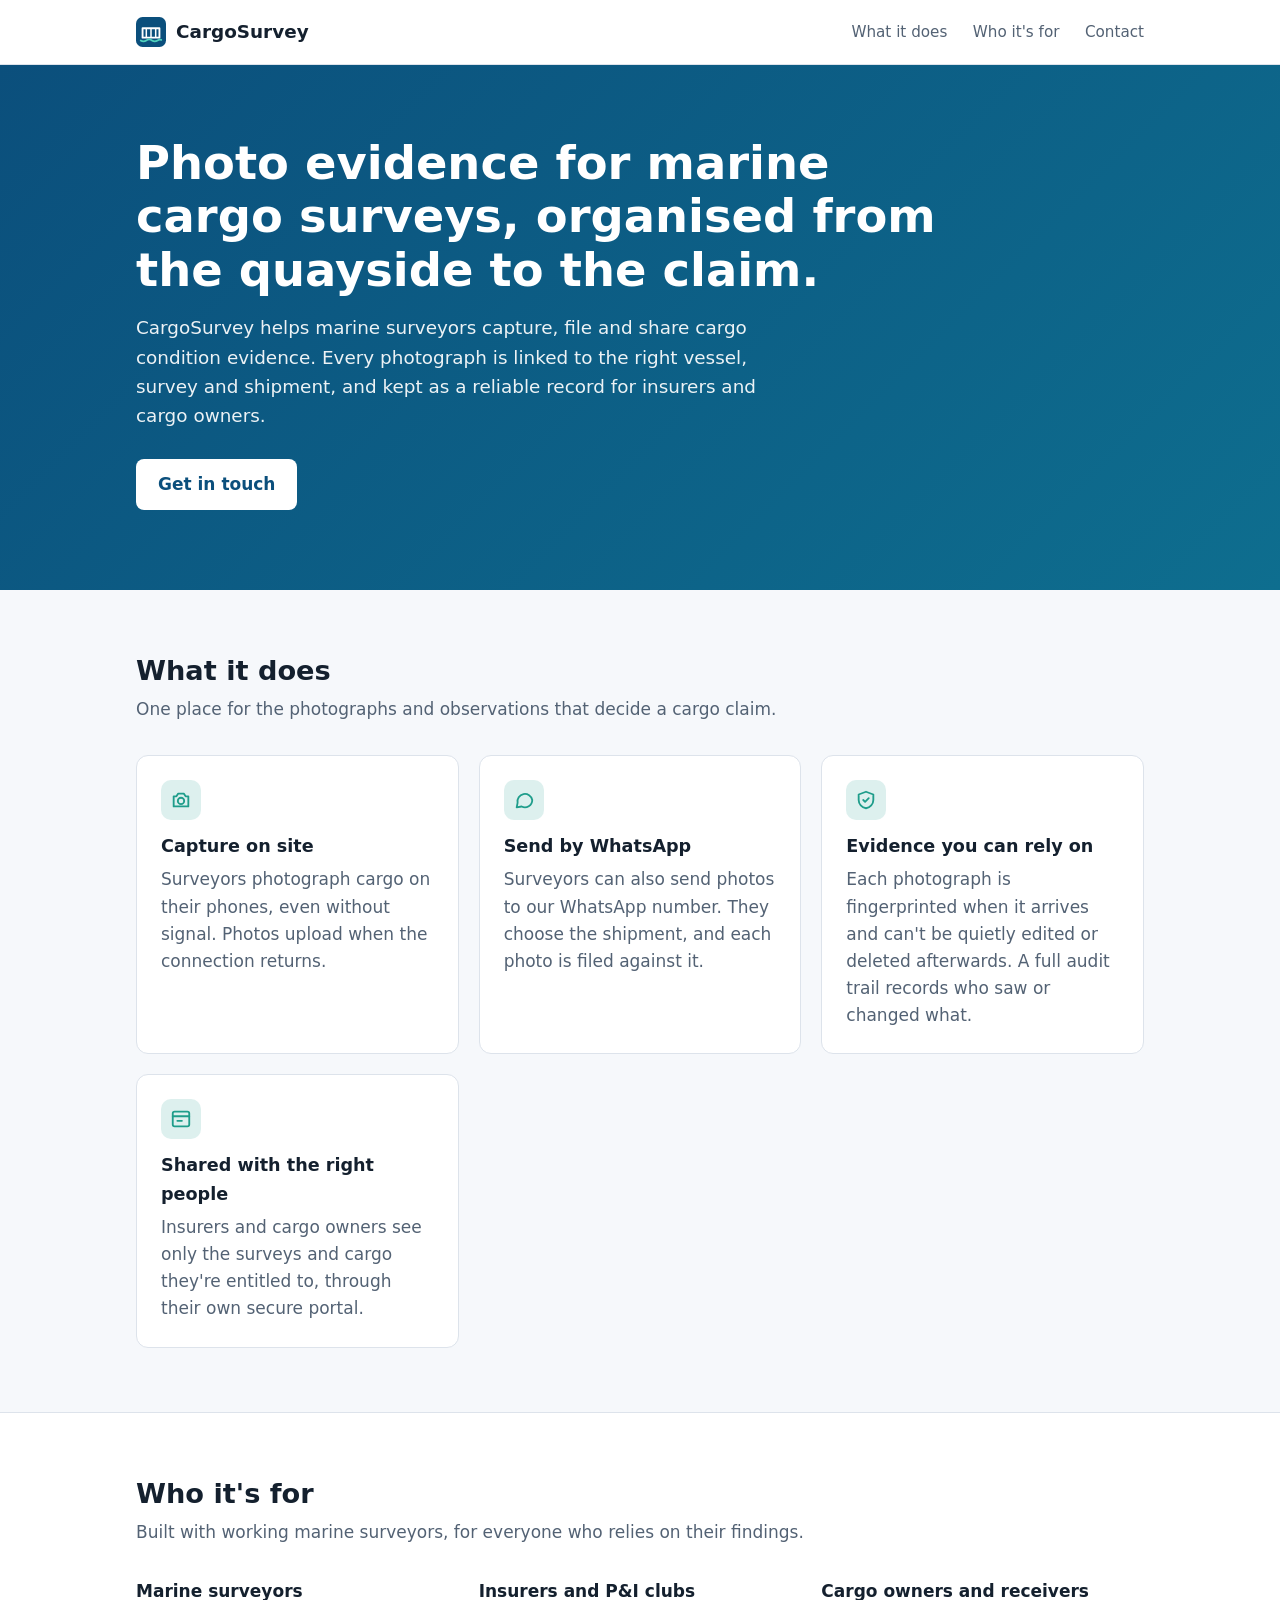
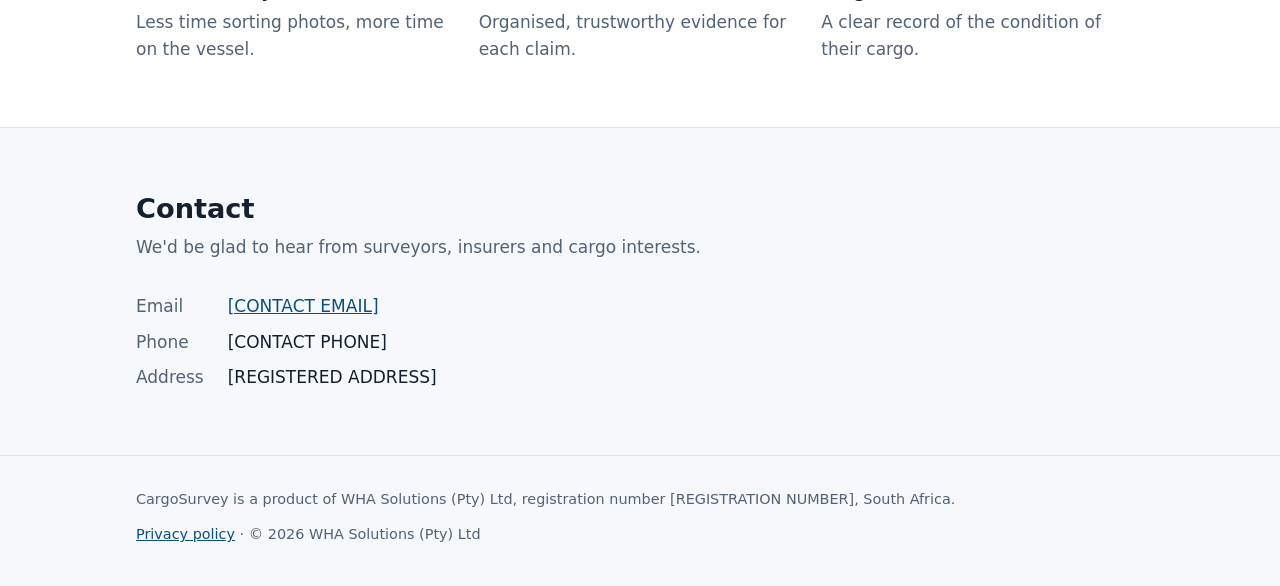
==== index.html @ 8bfcfcc2 "One-page website and privacy policy for cargosurvey.co.za Co-Authored-By: Claude Opus 5.5 <noreply@a" ====
<!doctype html>
<html lang="en">
<head>
    <meta charset="utf-8">
    <meta name="viewport" content="width=device-width, initial-scale=1">
    <title>CargoSurvey</title>
    <meta name="description" content="CargoSurvey is a marine cargo survey and claims-evidence platform by WHA Solutions (Pty) Ltd. Surveyors capture photographs on site; insurers and cargo owners get organised, tamper-evident evidence.">
    <!-- META_DOMAIN_VERIFICATION: paste Meta's domain-verification meta tag on the next line when asked -->
    <link rel="icon" href="favicon.svg" type="image/svg+xml">
    <link rel="stylesheet" href="styles.css">
</head>
<body>
    <header class="site-header">
        <div class="wrap">
            <a class="logo" href="./" aria-label="CargoSurvey home">
                <svg width="30" height="30" viewBox="0 0 32 32" aria-hidden="true">
                    <rect width="32" height="32" rx="7" fill="#0b4f7c"/>
                    <path d="M7 12h18v10H7z" fill="none" stroke="#fff" stroke-width="2" stroke-linejoin="round"/>
                    <path d="M11 12v10M16 12v10M21 12v10" stroke="#fff" stroke-width="1.6"/>
                    <path d="M5 25c2 1.4 4 1.4 6 0s4-1.4 6 0 4 1.4 6 0 3-1 4-.6" fill="none" stroke="#4fd1bc" stroke-width="1.8" stroke-linecap="round"/>
                </svg>
                CargoSurvey
            </a>
            <nav aria-label="Main">
                <a class="hide-sm" href="#what">What it does</a>
                <a class="hide-sm" href="#who">Who it's for</a>
                <a href="#contact">Contact</a>
            </nav>
        </div>
    </header>

    <main>
        <section class="hero">
            <div class="wrap">
                <h1>Photo evidence for marine cargo surveys, organised from the quayside to the claim.</h1>
                <p>CargoSurvey helps marine surveyors capture, file and share cargo condition evidence. Every photograph is linked to the right vessel, survey and shipment, and kept as a reliable record for insurers and cargo owners.</p>
                <a class="button" href="#contact">Get in touch</a>
            </div>
        </section>

        <section id="what">
            <div class="wrap">
                <h2>What it does</h2>
                <p class="lead">One place for the photographs and observations that decide a cargo claim.</p>
                <div class="grid">
                    <article class="card">
                        <div class="icon" aria-hidden="true">
                            <svg width="22" height="22" viewBox="0 0 24 24" fill="none" stroke="currentColor" stroke-width="2" stroke-linecap="round" stroke-linejoin="round"><path d="M4 8h3l2-3h6l2 3h3v11H4z"/><circle cx="12" cy="13" r="3.5"/></svg>
                        </div>
                        <h3>Capture on site</h3>
                        <p>Surveyors photograph cargo on their phones, even without signal. Photos upload when the connection returns.</p>
                    </article>
                    <article class="card">
                        <div class="icon" aria-hidden="true">
                            <svg width="22" height="22" viewBox="0 0 24 24" fill="none" stroke="currentColor" stroke-width="2" stroke-linecap="round" stroke-linejoin="round"><path d="M21 12a8 8 0 0 1-11.6 7.1L4 20l1-4.9A8 8 0 1 1 21 12z"/></svg>
                        </div>
                        <h3>Send by WhatsApp</h3>
                        <p>Surveyors can also send photos to our WhatsApp number. They choose the shipment, and each photo is filed against it.</p>
                    </article>
                    <article class="card">
                        <div class="icon" aria-hidden="true">
                            <svg width="22" height="22" viewBox="0 0 24 24" fill="none" stroke="currentColor" stroke-width="2" stroke-linecap="round" stroke-linejoin="round"><path d="M12 3l8 3v6c0 4.5-3.4 8.3-8 9-4.6-.7-8-4.5-8-9V6z"/><path d="M9 12l2 2 4-4"/></svg>
                        </div>
                        <h3>Evidence you can rely on</h3>
                        <p>Each photograph is fingerprinted when it arrives and can't be quietly edited or deleted afterwards. A full audit trail records who saw or changed what.</p>
                    </article>
                    <article class="card">
                        <div class="icon" aria-hidden="true">
                            <svg width="22" height="22" viewBox="0 0 24 24" fill="none" stroke="currentColor" stroke-width="2" stroke-linecap="round" stroke-linejoin="round"><rect x="3" y="4" width="18" height="16" rx="2"/><path d="M3 9h18M8 14h5"/></svg>
                        </div>
                        <h3>Shared with the right people</h3>
                        <p>Insurers and cargo owners see only the surveys and cargo they're entitled to, through their own secure portal.</p>
                    </article>
                </div>
            </div>
        </section>

        <section id="who" class="alt">
            <div class="wrap">
                <h2>Who it's for</h2>
                <p class="lead">Built with working marine surveyors, for everyone who relies on their findings.</p>
                <ul class="audience">
                    <li><strong>Marine surveyors</strong><span>Less time sorting photos, more time on the vessel.</span></li>
                    <li><strong>Insurers and P&amp;I clubs</strong><span>Organised, trustworthy evidence for each claim.</span></li>
                    <li><strong>Cargo owners and receivers</strong><span>A clear record of the condition of their cargo.</span></li>
                </ul>
            </div>
        </section>

        <section id="contact" class="contact">
            <div class="wrap">
                <h2>Contact</h2>
                <p class="lead">We'd be glad to hear from surveyors, insurers and cargo interests.</p>
                <dl>
                    <dt>Email</dt>
                    <dd><a href="mailto:[CONTACT EMAIL]">[CONTACT EMAIL]</a></dd>
                    <dt>Phone</dt>
                    <dd>[CONTACT PHONE]</dd>
                    <dt>Address</dt>
                    <dd>[REGISTERED ADDRESS]</dd>
                </dl>
            </div>
        </section>
    </main>

    <footer class="site-footer">
        <div class="wrap">
            <p>CargoSurvey is a product of WHA Solutions (Pty) Ltd, registration number [REGISTRATION NUMBER], South Africa.</p>
            <p><a href="privacy.html">Privacy policy</a> · &copy; <span id="year">2026</span> WHA Solutions (Pty) Ltd</p>
        </div>
    </footer>
    <script>document.getElementById('year').textContent = new Date().getFullYear();</script>
</body>
</html>
---- styles.css ----
:root {
    --bg: #f6f8fb;
    --surface: #ffffff;
    --text: #14202e;
    --muted: #536274;
    --border: #dde3eb;
    --brand: #0b4f7c;
    --brand-strong: #083b5d;
    --accent: #1f9d8b;
    --hero-from: #0b4f7c;
    --hero-to: #0e6e8f;
    --hero-text: #ffffff;
    color-scheme: light;
}

@media (prefers-color-scheme: dark) {
    :root {
        --bg: #0d141c;
        --surface: #141e29;
        --text: #e6edf5;
        --muted: #9aabbd;
        --border: #24313f;
        --brand: #5bb2e6;
        --brand-strong: #8ccbf0;
        --accent: #4fd1bc;
        --hero-from: #0a2a42;
        --hero-to: #0b3d52;
        --hero-text: #f2f7fb;
        color-scheme: dark;
    }
}

* { box-sizing: border-box; }

html { -webkit-text-size-adjust: 100%; }

body {
    margin: 0;
    background: var(--bg);
    color: var(--text);
    font-family: system-ui, -apple-system, "Segoe UI", Roboto, "Helvetica Neue", Arial, sans-serif;
    font-size: 17px;
    line-height: 1.6;
}

a { color: var(--brand); }
a:hover { color: var(--brand-strong); }

.wrap {
    max-width: 1040px;
    margin: 0 auto;
    padding: 0 16px;
}

/* Header */
.site-header {
    background: var(--surface);
    border-bottom: 1px solid var(--border);
}
.site-header .wrap {
    display: flex;
    align-items: center;
    justify-content: space-between;
    gap: 16px;
    min-height: 64px;
}
.logo {
    display: inline-flex;
    align-items: center;
    gap: 10px;
    font-weight: 700;
    font-size: 1.15rem;
    color: var(--text);
    text-decoration: none;
}
.logo svg { flex: none; }
.site-header nav a {
    margin-left: 20px;
    color: var(--muted);
    text-decoration: none;
    font-size: 0.95rem;
}
.site-header nav a:hover { color: var(--text); }

/* Hero */
.hero {
    background: linear-gradient(135deg, var(--hero-from), var(--hero-to));
    color: var(--hero-text);
    padding: 72px 0 80px;
}
.hero h1 {
    margin: 0 0 16px;
    font-size: clamp(1.9rem, 4.5vw, 2.9rem);
    line-height: 1.15;
    max-width: 18em;
}
.hero p {
    margin: 0 0 28px;
    font-size: 1.15rem;
    max-width: 36em;
    opacity: 0.92;
}
.button {
    display: inline-block;
    padding: 12px 22px;
    border-radius: 8px;
    background: var(--hero-text);
    color: var(--hero-from);
    font-weight: 600;
    text-decoration: none;
}
.button:hover { color: var(--hero-from); opacity: 0.9; }

/* Sections */
section { padding: 64px 0; }
section h2 {
    margin: 0 0 8px;
    font-size: 1.7rem;
    line-height: 1.25;
}
.lead {
    margin: 0 0 32px;
    color: var(--muted);
    max-width: 40em;
}

.grid {
    display: grid;
    grid-template-columns: repeat(auto-fit, minmax(240px, 1fr));
    gap: 20px;
}
.card {
    background: var(--surface);
    border: 1px solid var(--border);
    border-radius: 12px;
    padding: 24px;
}
.card h3 {
    margin: 12px 0 6px;
    font-size: 1.1rem;
}
.card p { margin: 0; color: var(--muted); }
.icon {
    width: 40px;
    height: 40px;
    border-radius: 10px;
    display: grid;
    place-items: center;
    background: color-mix(in srgb, var(--accent) 15%, transparent);
    color: var(--accent);
}

.alt { background: var(--surface); border-top: 1px solid var(--border); border-bottom: 1px solid var(--border); }

.audience {
    list-style: none;
    padding: 0;
    margin: 0;
    display: grid;
    grid-template-columns: repeat(auto-fit, minmax(240px, 1fr));
    gap: 20px;
}
.audience li strong { display: block; margin-bottom: 4px; }
.audience li span { color: var(--muted); }

.contact dl {
    display: grid;
    grid-template-columns: max-content 1fr;
    gap: 8px 24px;
    margin: 0;
}
.contact dt { color: var(--muted); }
.contact dd { margin: 0; overflow-wrap: anywhere; }

/* Footer */
.site-footer {
    padding: 32px 0 40px;
    color: var(--muted);
    font-size: 0.9rem;
    border-top: 1px solid var(--border);
}
.site-footer .wrap {
    display: flex;
    flex-wrap: wrap;
    justify-content: space-between;
    gap: 12px 24px;
}
.site-footer p { margin: 0; }

/* Policy pages */
.policy { padding: 48px 0 64px; }
.policy .wrap { max-width: 760px; }
.policy h1 { font-size: 2rem; margin: 0 0 4px; }
.policy h2 { font-size: 1.25rem; margin: 32px 0 8px; }
.policy .updated { color: var(--muted); margin: 0 0 24px; }

@media (max-width: 560px) {
    .site-header nav a { margin-left: 14px; }
    .site-header nav a.hide-sm { display: none; }
    .hero { padding: 48px 0 56px; }
    section { padding: 48px 0; }
    .contact dl { grid-template-columns: 1fr; gap: 2px; }
    .contact dd { margin-bottom: 10px; }
}
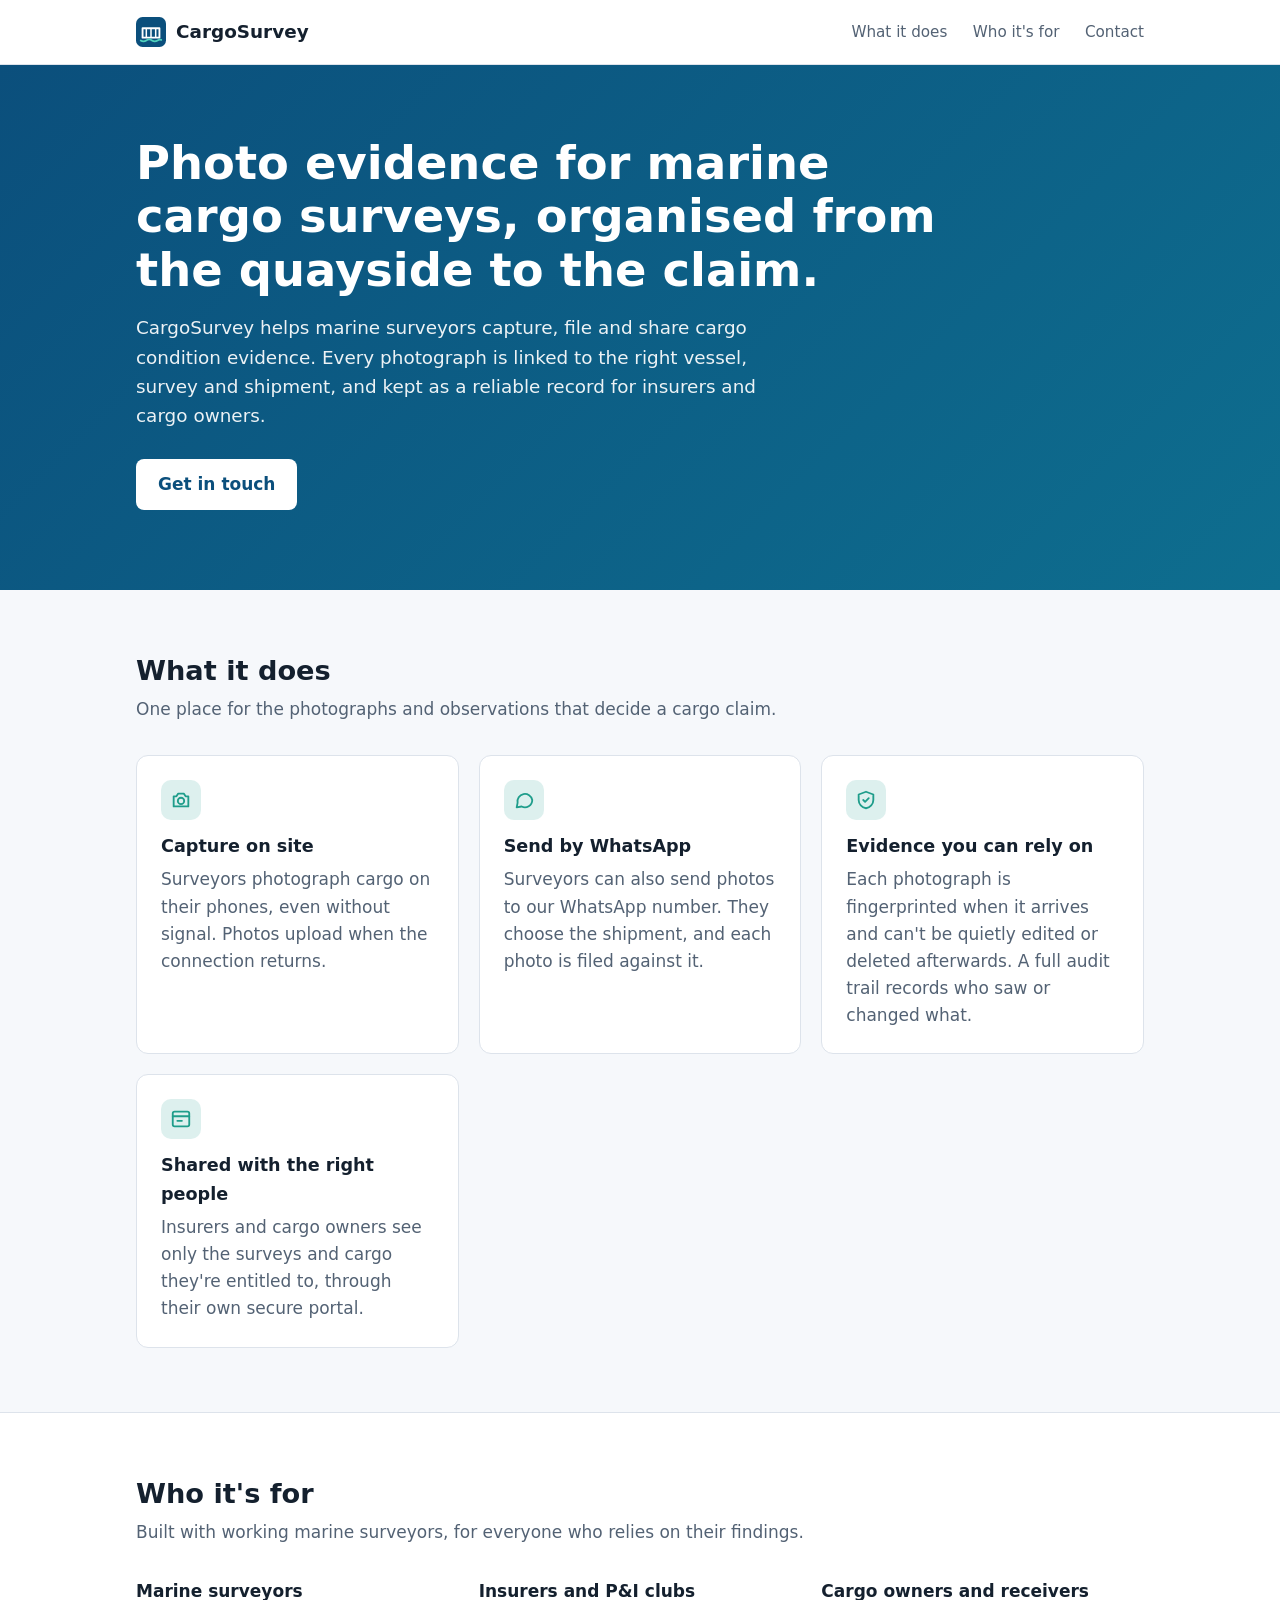
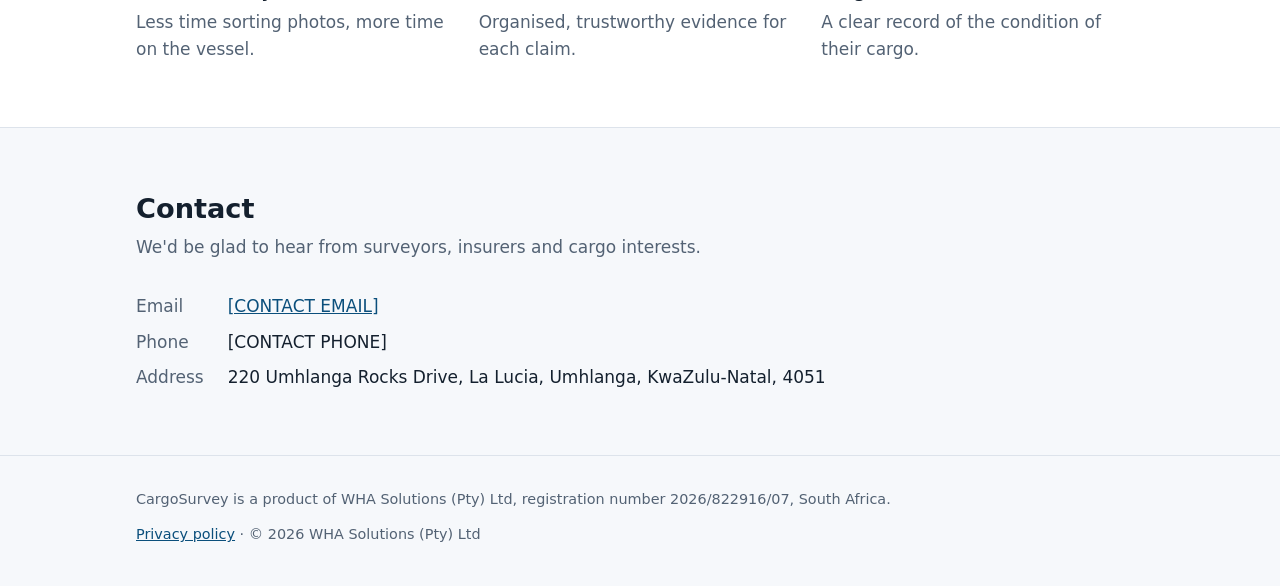
==== commit 67c93132: "Add WHA Solutions registration number and registered address Co-Authored-By: Claude Opus 5.5 <norepl" ====
--- a/index.html
+++ b/index.html
@@ -97,7 +97,7 @@
                     <dt>Phone</dt>
                     <dd>[CONTACT PHONE]</dd>
                     <dt>Address</dt>
-                    <dd>[REGISTERED ADDRESS]</dd>
+                    <dd>220 Umhlanga Rocks Drive, La Lucia, Umhlanga, KwaZulu-Natal, 4051</dd>
                 </dl>
             </div>
         </section>
@@ -105,7 +105,7 @@
 
     <footer class="site-footer">
         <div class="wrap">
-            <p>CargoSurvey is a product of WHA Solutions (Pty) Ltd, registration number [REGISTRATION NUMBER], South Africa.</p>
+            <p>CargoSurvey is a product of WHA Solutions (Pty) Ltd, registration number 2026/822916/07, South Africa.</p>
             <p><a href="privacy.html">Privacy policy</a> · &copy; <span id="year">2026</span> WHA Solutions (Pty) Ltd</p>
         </div>
     </footer>
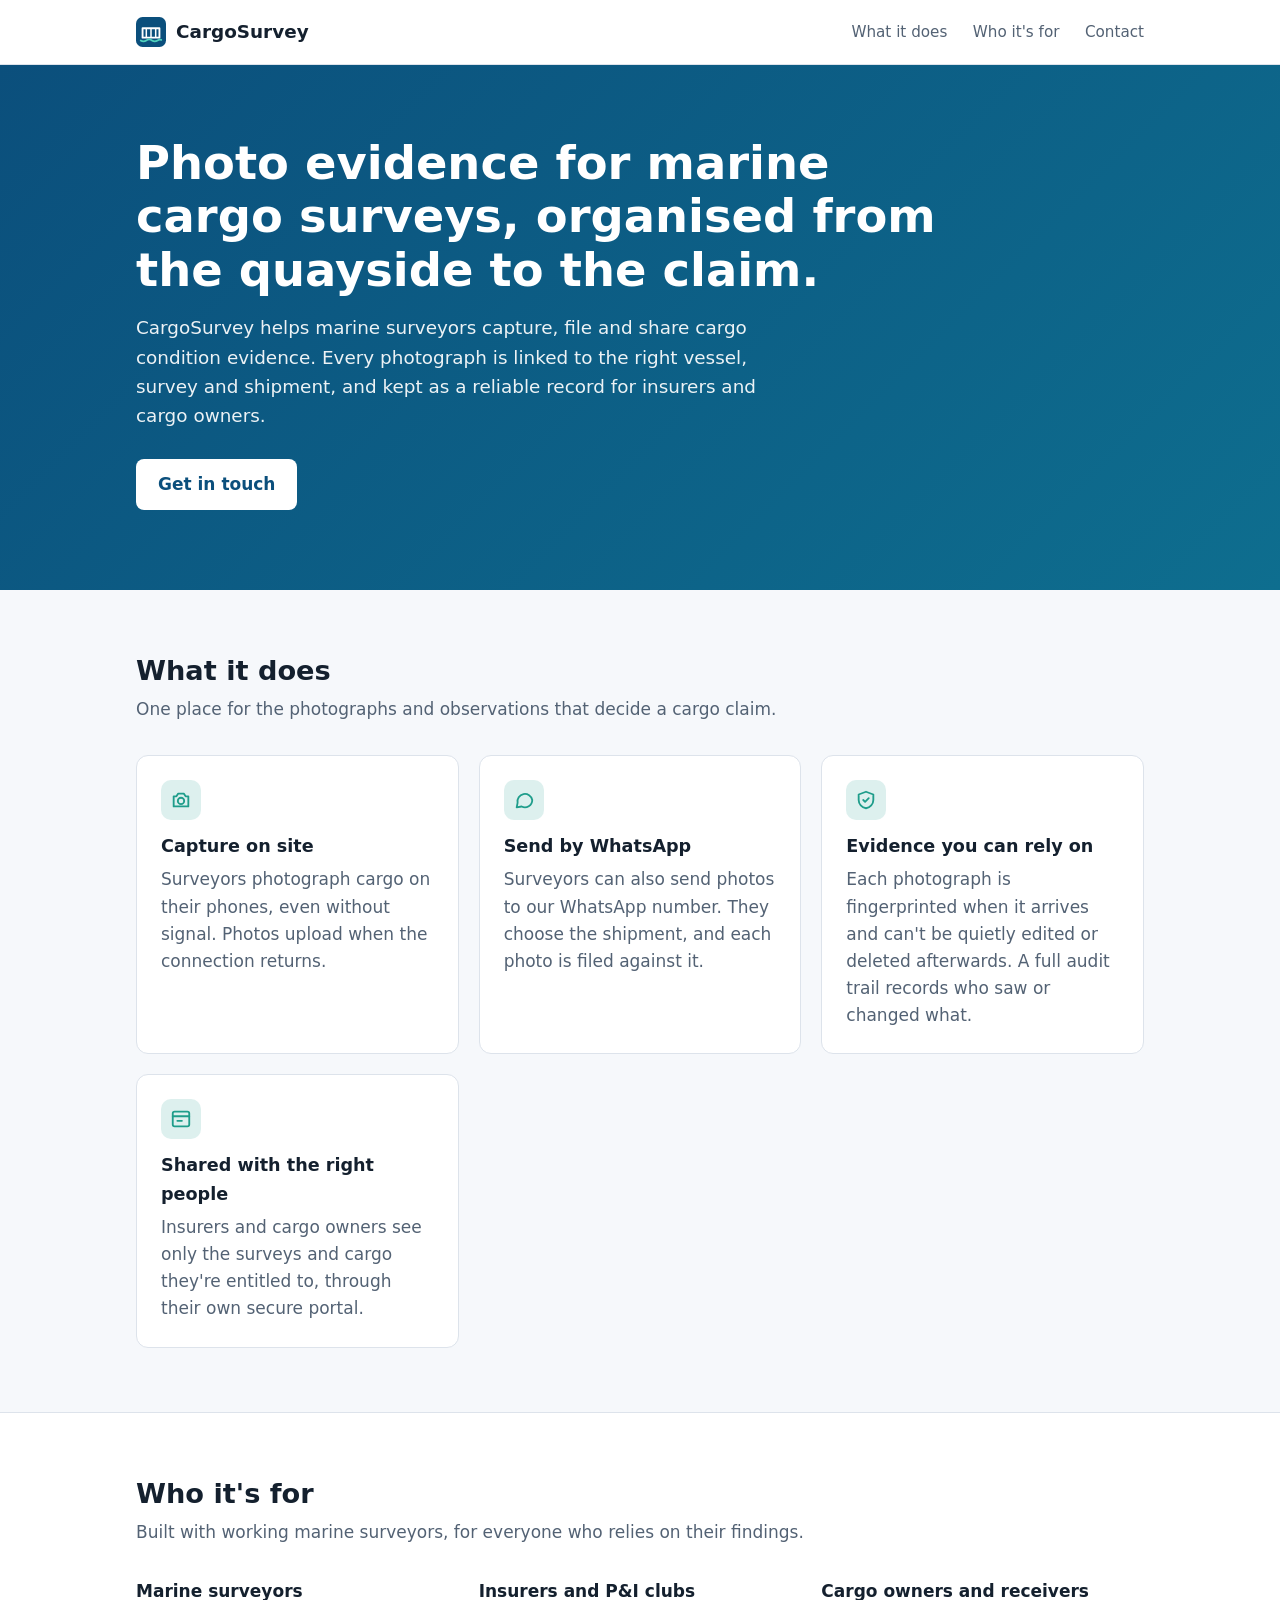
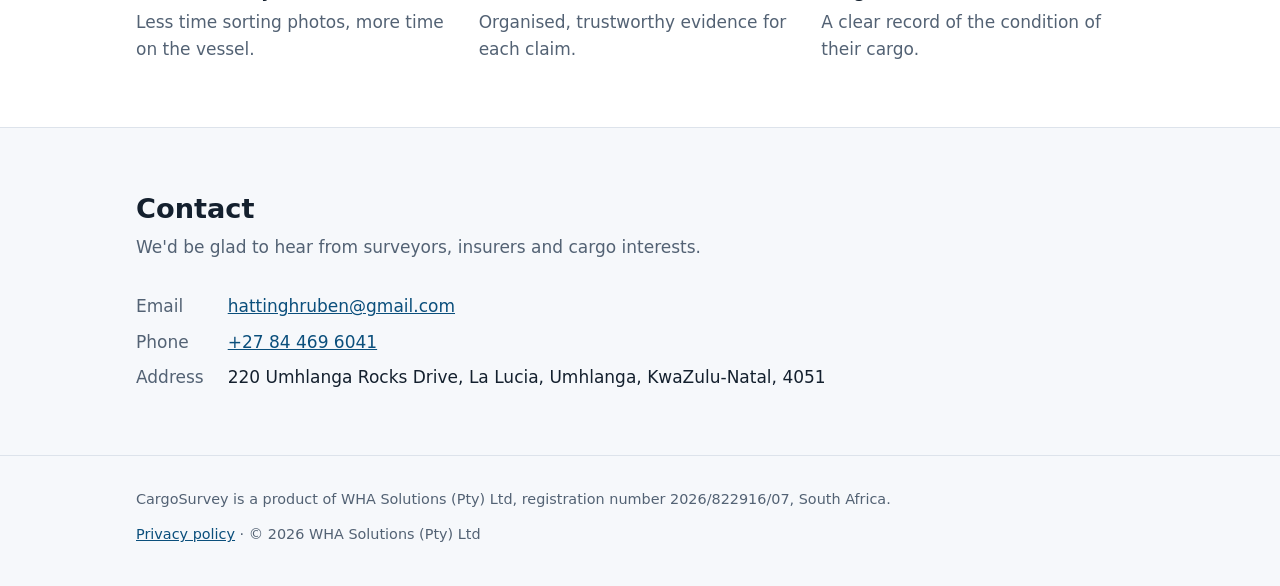
==== commit eeccee28: "Add contact email and phone Co-Authored-By: Claude Opus 5.5 <noreply@anthropic.com>" ====
--- a/index.html
+++ b/index.html
@@ -93,9 +93,9 @@
                 <p class="lead">We'd be glad to hear from surveyors, insurers and cargo interests.</p>
                 <dl>
                     <dt>Email</dt>
-                    <dd><a href="mailto:[CONTACT EMAIL]">[CONTACT EMAIL]</a></dd>
+                    <dd><a href="mailto:hattinghruben@gmail.com">hattinghruben@gmail.com</a></dd>
                     <dt>Phone</dt>
-                    <dd>[CONTACT PHONE]</dd>
+                    <dd><a href="tel:+27844696041">+27 84 469 6041</a></dd>
                     <dt>Address</dt>
                     <dd>220 Umhlanga Rocks Drive, La Lucia, Umhlanga, KwaZulu-Natal, 4051</dd>
                 </dl>
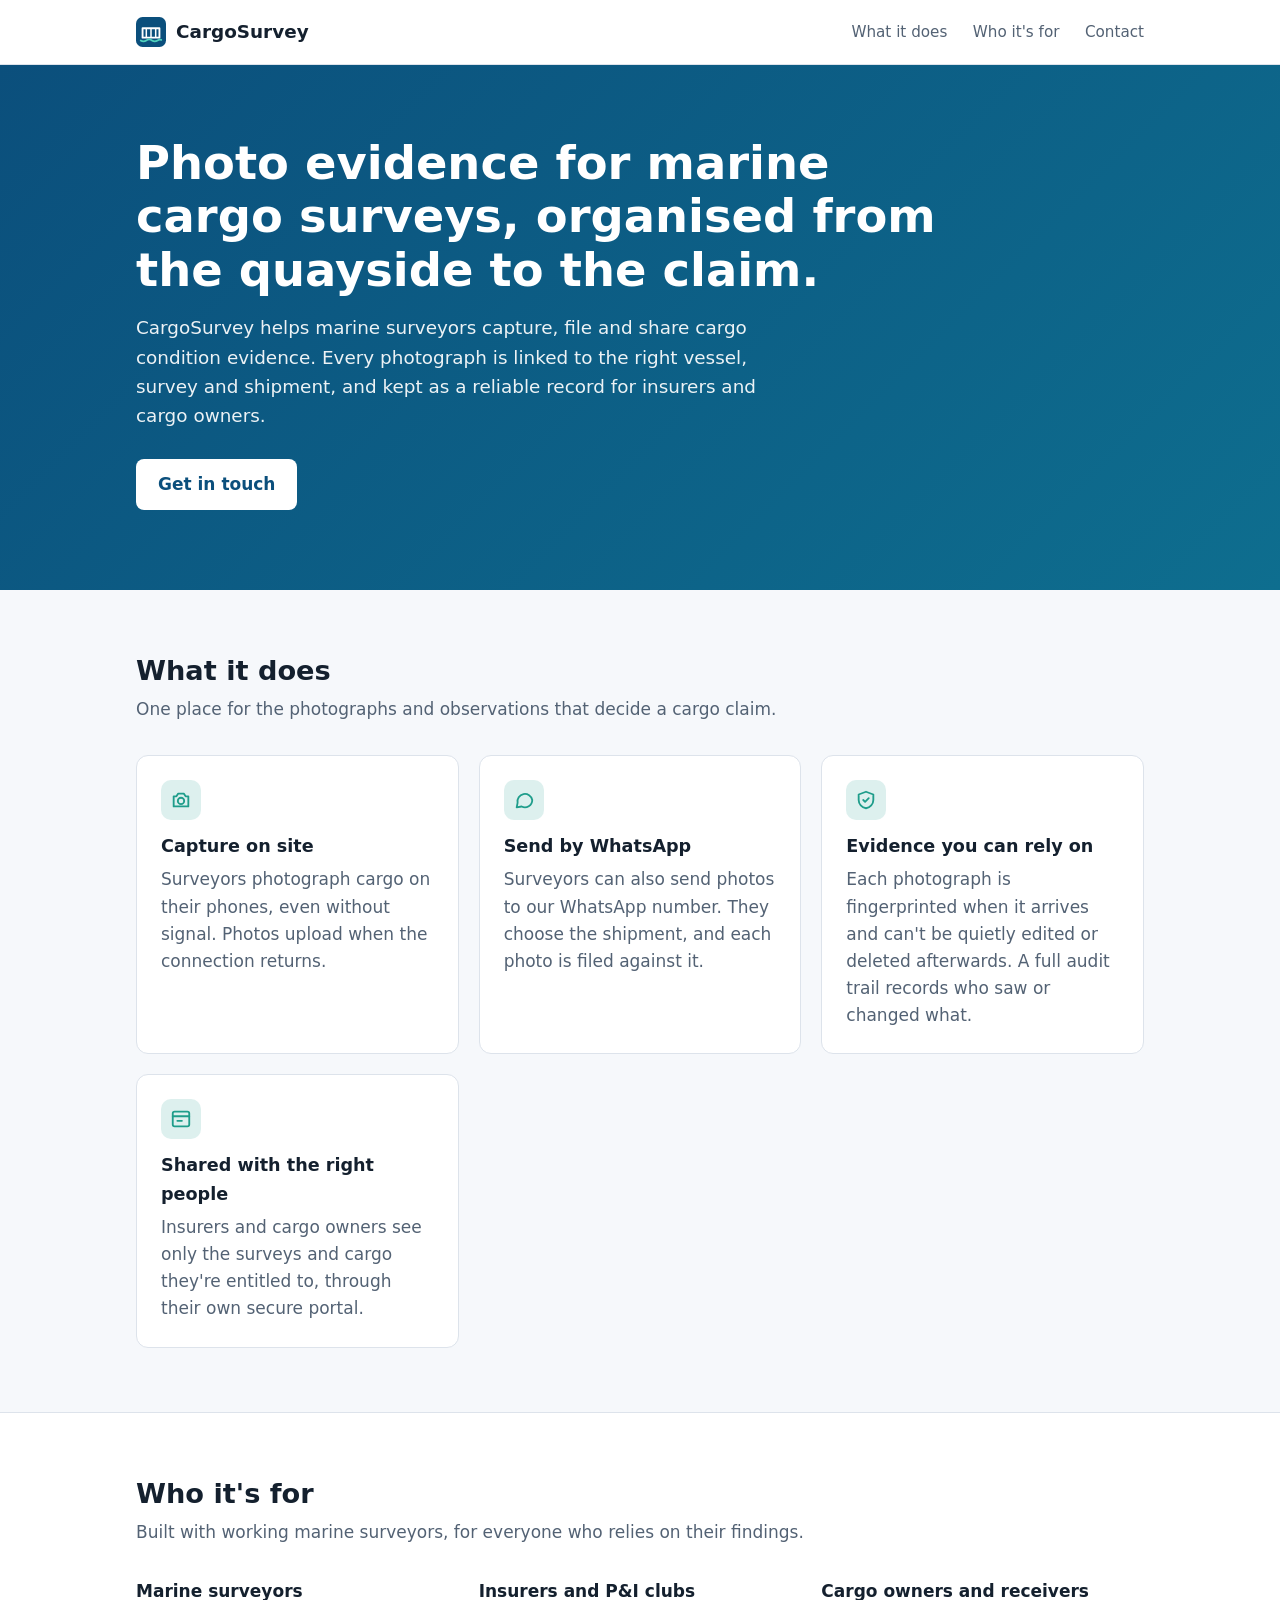
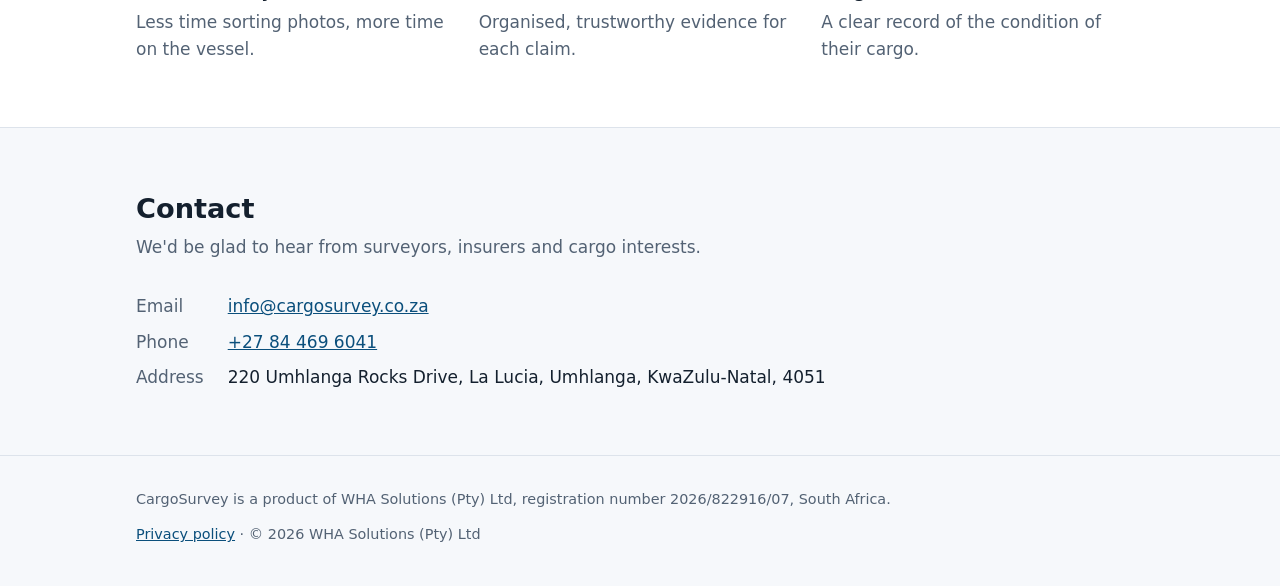
==== commit 96f57577: "Use info@cargosurvey.co.za as the contact email Co-Authored-By: Claude Opus 5.5 <noreply@anthropic.c" ====
--- a/index.html
+++ b/index.html
@@ -93,7 +93,7 @@
                 <p class="lead">We'd be glad to hear from surveyors, insurers and cargo interests.</p>
                 <dl>
                     <dt>Email</dt>
-                    <dd><a href="mailto:hattinghruben@gmail.com">hattinghruben@gmail.com</a></dd>
+                    <dd><a href="mailto:info@cargosurvey.co.za">info@cargosurvey.co.za</a></dd>
                     <dt>Phone</dt>
                     <dd><a href="tel:+27844696041">+27 84 469 6041</a></dd>
                     <dt>Address</dt>
